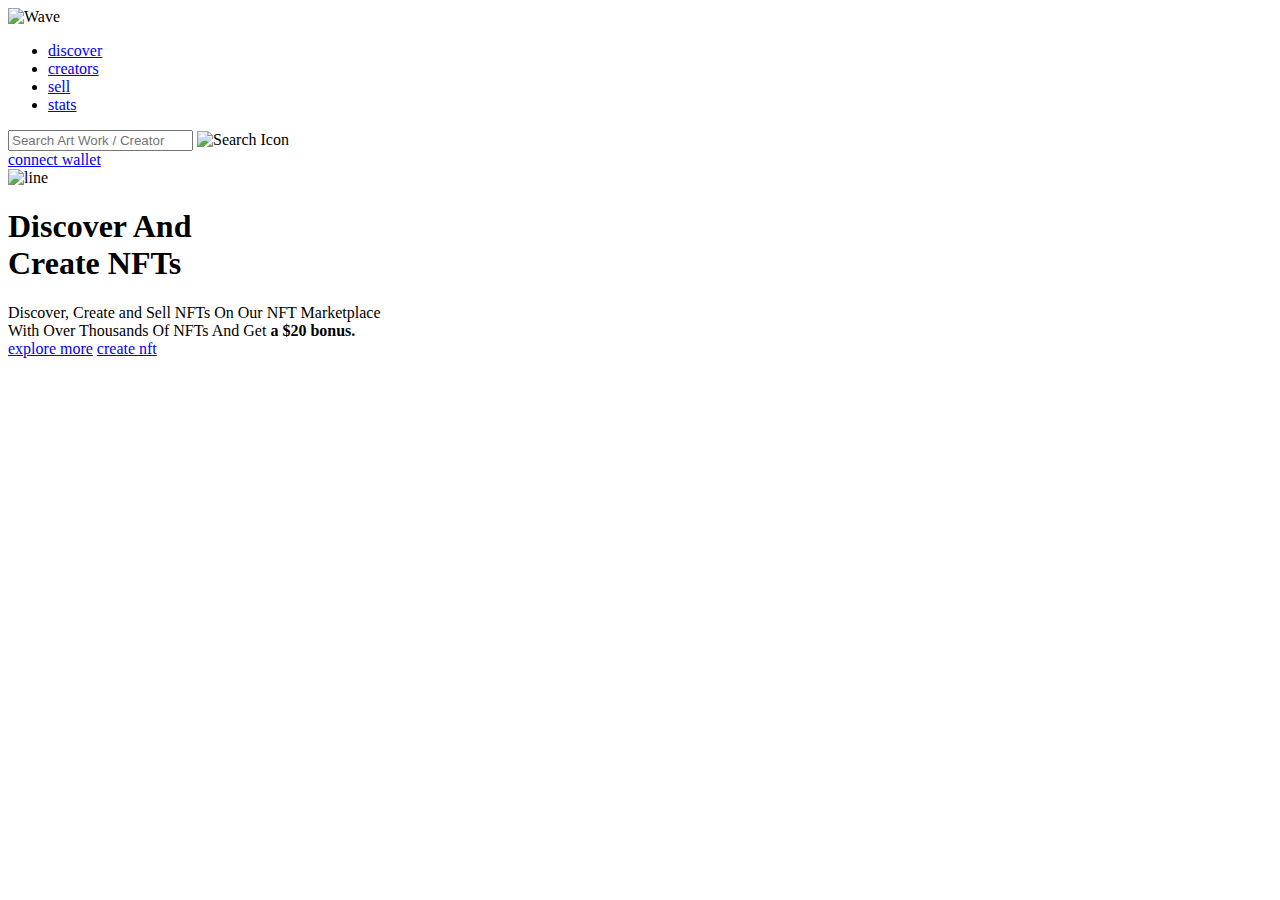
==== index.html @ ce0fba9e "Create index.html" ====
<!DOCTYPE html>
<html lang="en">
    <head>
        <meta charset="utf-8">
        <meta http-equiv="X-UA-Compatible" content="IE=edge">
        <title>DiveSea</title>
        <meta name="description" content="">
        <meta name="viewport" content="width=device-width, initial-scale=1.0">
        <link rel="stylesheet" href="main page/css.css">
        <link rel="preconnect" href="https://fonts.googleapis.com">
        <link rel="preconnect" href="https://fonts.gstatic.com" crossorigin>
        <link href="https://fonts.googleapis.com/css2?family=Inter:ital,opsz,wght@0,14..32,100..900;1,14..32,100..900&family=Poppins:ital,wght@0,100;0,200;0,300;0,400;0,500;0,600;0,700;0,800;0,900;1,100;1,200;1,300;1,400;1,500;1,600;1,700;1,800;1,900&family=Public+Sans:ital,wght@0,100..900;1,100..900&display=swap" rel="stylesheet">
        <style>
            * {
                box-sizing: border-box;
            }
        </style>
    </head>
    <body>
        <header>
            <div class="HeaderContainer">
                <img src="main page/images/Wave.svg" alt="Wave" class="Wave">
                <div class="MainNav">
                    <nav>
                        <ul>
                            <li><a href="#">discover</a></li>
                            <li><a href="#">creators</a></li>
                            <li><a href="#">sell</a></li>
                            <li><a href="#">stats</a></li>
                        </ul>
                        <div class="SearchContainer">
                            <input type="text" placeholder="Search Art Work / Creator" class="Search">
                            <img src="main page/images/google.svg" alt="Search Icon" class="SearchIcon">
                        </div>
                        <a href="#" id="ConnectWallet">connect wallet</a>
                    </nav>
                </div>
            </div>
        </header>
        <main>
            <section class="StartScreen">
                <div class="MainTitle">
                    <img src="main page/images/Line.svg" alt="line">
                    <h1>Discover And 
                        <br>
                        Create NFTs</h1>
                        <span class="TextSubTitle">Discover, Create and Sell NFTs On Our NFT Marketplace 
                        <br>
                        With Over Thousands Of NFTs And Get <b>a $20 bonus.</b> </span>
                </div>
                <div class="StartButtons">
                    <a href="#" class="ExploreButton">explore more</a>
                    <a href="#" class="NftButton">create nft</a>
                </div>
            </section>
        </main>
    </body>
</html>
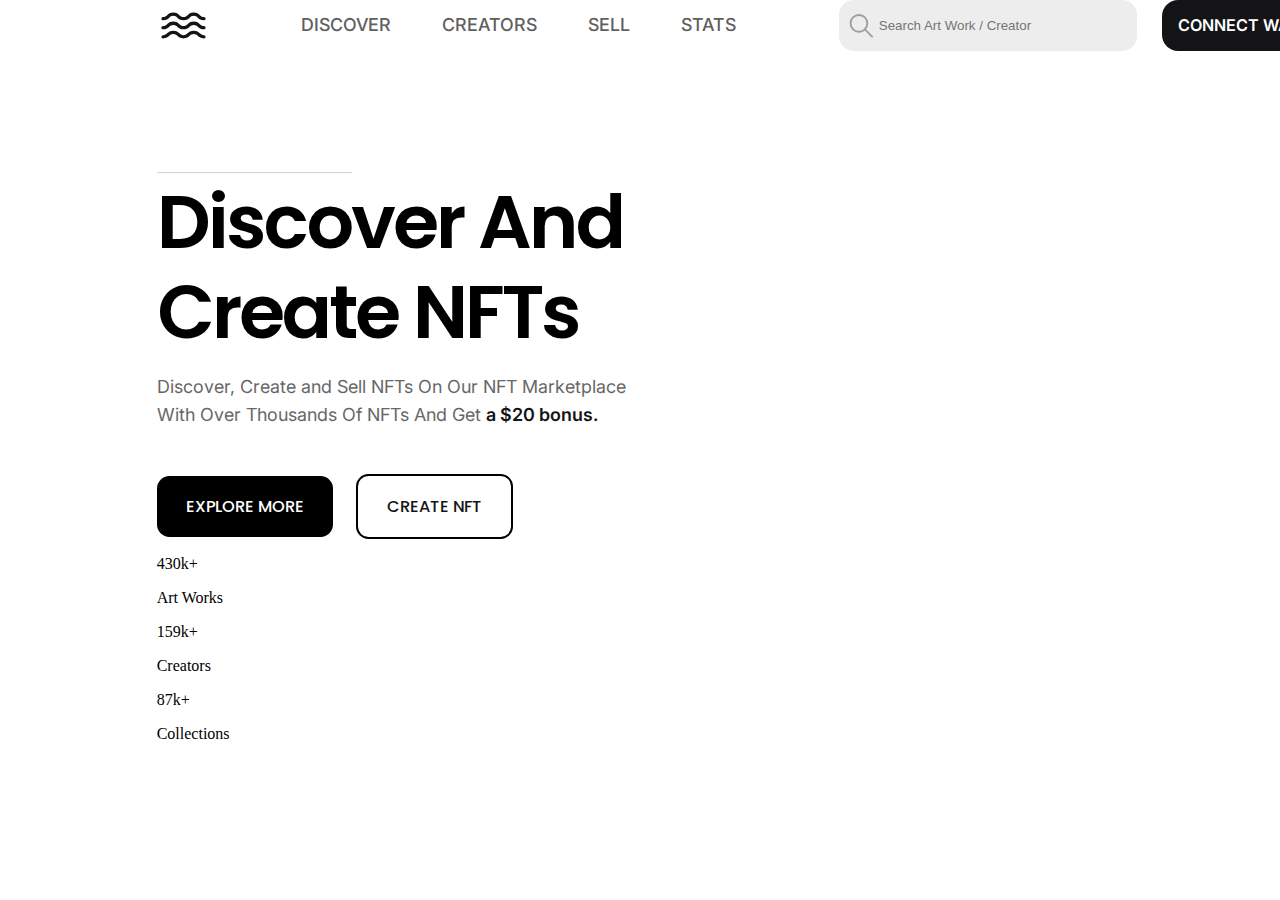
==== commit c24532bf: "hi" ====
--- a/index.html
+++ b/index.html
@@ -52,6 +52,20 @@
                     <a href="#" class="ExploreButton">explore more</a>
                     <a href="#" class="NftButton">create nft</a>
                 </div>
+                <div class="MainNumbers">
+                    <div class="WorksNumber">
+                        <p>430k+</p>
+                        <span>Art Works</span>
+                    </div>
+                    <div class="CreatorsNumber">
+                        <p>159k+</p>
+                        <span>Creators</span>
+                    </div>
+                    <div class="CollectionsNumber">
+                        <p>87k+</p>
+                        <span>Collections</span>
+                    </div>
+                </div>
             </section>
         </main>
     </body>
--- a/main page/css.css
+++ b/main page/css.css
@@ -0,0 +1,160 @@
+body{
+    margin:0;
+}
+.HeaderContainer{
+    box-sizing: border-box;
+    max-width: 75.53vw;
+    height: 4vw;
+    display: flex;
+    align-items: center;
+    margin: auto; 
+}
+.Wave{
+    margin-right: 4vw;
+}
+.MainNav{
+     font-family: Inter;
+    font-weight: 500;
+    font-size: 17.83px;
+    line-height: 26.74px;
+    letter-spacing: 0%;
+    text-transform: uppercase;
+    text-decoration: none;
+     display: flex;
+    align-items: center;  
+}
+.MainNav a{
+    text-decoration: none;
+    color: #606060;
+    transition: color 0.5s ease;
+}
+.MainNav a:hover {
+    color: #141416;
+}
+.MainNav ul {
+    list-style-type: none;
+    display: flex;
+    gap: 0px;
+}
+.MainNav li {
+    margin-right: 4vw;
+
+}
+.MainNav li:last-child {
+    margin-right: 8vw;
+}
+nav{
+     display: flex;
+    align-items: center; 
+}
+.SearchContainer {
+    display: flex; 
+    align-items: center; 
+    margin-right: 2vw; 
+    position: relative; 
+    gap: 0px;
+    width: auto;
+}
+.Search{
+    background-color: #EDEDED;
+    color: #C2C3CB;
+    border: 0;
+    border-radius: 15px;
+    padding: 18px 81px;
+    padding-left: 40px;
+}
+
+.Search:focus {
+    outline: none;
+    border: 1px solid black;
+}
+
+.SearchIcon {
+    position: absolute;
+    left: 10px;
+}
+#ConnectWallet {
+    font-family: Inter;
+    font-weight: 600;
+    font-size: 16.17px;
+    line-height: 24.26px;
+    letter-spacing: 0%;
+    text-transform: uppercase;
+    color: white;
+    background-color: #141416;
+    border-radius: 16.17px;
+    padding: 13.5px 16px;
+    white-space: nowrap;
+    transition: color 0.5 ease, background-color 0.5s ease, border 0.5s ease;
+}
+#ConnectWallet:hover {
+    color: #141416;
+    background-color: transparent;
+    border:#141416 solid 1px;
+    border-radius: 16.17px;
+}
+.StartScreen{
+    margin: 0px;
+    margin-top: 8.4vw;
+    margin-left: 12.24vw;
+}
+.MainTitle h1{
+    font-family: Poppins;
+    font-weight: 600;
+    font-size: 75px;
+    line-height: 120%;
+    letter-spacing: -3px;
+    text-transform: capitalize;
+    margin-top: 10px;
+    margin: 0;
+    margin-bottom: 16px;
+}
+.TextSubTitle{
+    font-family: Inter;
+    font-weight: 400;
+    font-size: 18px;
+    line-height: 28px;
+    letter-spacing: 0px;
+    text-align: justify;
+    width: 499px;
+    height: 56px;
+    color: #676767;
+}
+.TextSubTitle b{
+    font-family: Inter;
+    font-weight: 600;
+    font-size: 18px;
+    line-height: 28px;
+    letter-spacing: 0px;
+    text-align: justify;
+    color: #141416;
+}
+.StartButtons{
+    font-family: Poppins;
+    font-weight: 500;
+    font-size: 16.27px;
+    letter-spacing: 1%;
+    text-transform: uppercase;
+    margin-top: 45px;
+    display: flex;
+    gap: 23px;
+    align-items: center;
+}
+.ExploreButton{
+    text-decoration: none;
+    color: #FFFFFF;
+    background-color: black;
+    border-radius: 12.4px;
+    line-height: -1.5px;
+}
+.NftButton{
+    text-decoration: none;
+    color: #141416;
+    border: 2px solid black; /* Добавлено solid для стиля границы и black для цвета */
+    border-radius: 12.4px;
+}
+.ExploreButton, .NftButton{
+    text-align: center;
+    align-items: center;
+    padding: 18px 29px;
+}
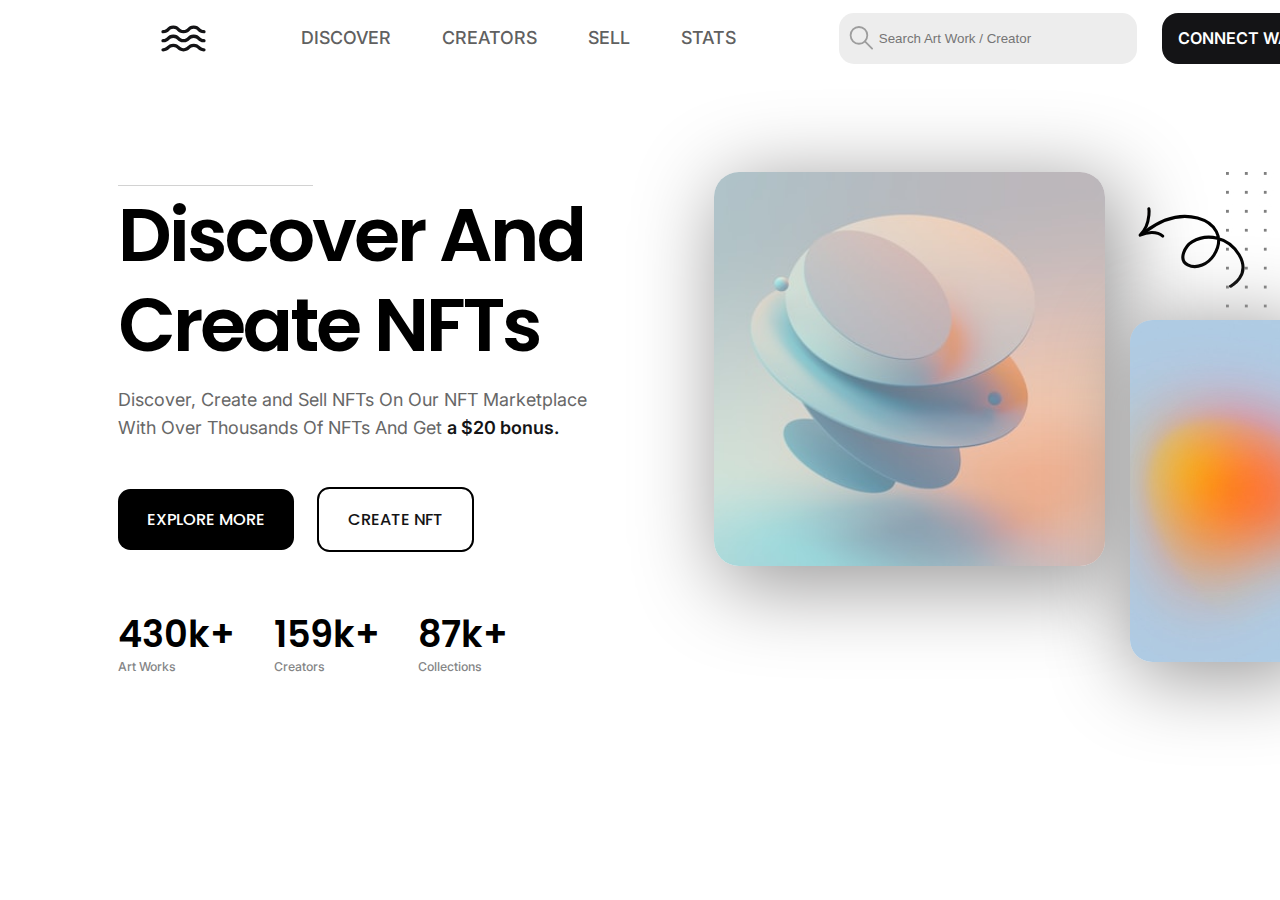
==== commit 35bf96ea: "desktop version of main screen" ====
--- a/index.html
+++ b/index.html
@@ -39,33 +39,47 @@
         </header>
         <main>
             <section class="StartScreen">
-                <div class="MainTitle">
-                    <img src="main page/images/Line.svg" alt="line">
-                    <h1>Discover And 
-                        <br>
-                        Create NFTs</h1>
-                        <span class="TextSubTitle">Discover, Create and Sell NFTs On Our NFT Marketplace 
-                        <br>
-                        With Over Thousands Of NFTs And Get <b>a $20 bonus.</b> </span>
-                </div>
-                <div class="StartButtons">
-                    <a href="#" class="ExploreButton">explore more</a>
-                    <a href="#" class="NftButton">create nft</a>
-                </div>
-                <div class="MainNumbers">
-                    <div class="WorksNumber">
-                        <p>430k+</p>
-                        <span>Art Works</span>
+                <div class="MainScreenContainer">
+                <div class="MainLeft">
+                    <div class="MainTitle">
+                        <img src="main page/images/Line.svg" alt="line">
+                        <h1>Discover And 
+                            <br>
+                            Create NFTs</h1>
+                            <span class="TextSubTitle">Discover, Create and Sell NFTs On Our NFT Marketplace 
+                            <br>
+                            With Over Thousands Of NFTs And Get <b>a $20 bonus.</b> </span>
                     </div>
-                    <div class="CreatorsNumber">
-                        <p>159k+</p>
-                        <span>Creators</span>
+                    <div class="StartButtons">
+                        <a href="#" class="ExploreButton">explore more</a>
+                        <a href="#" class="NftButton">create nft</a>
                     </div>
-                    <div class="CollectionsNumber">
-                        <p>87k+</p>
-                        <span>Collections</span>
+                    <div class="MainNumbers">
+                        <div class="WorksNumber">
+                            <p>430k+</p>
+                            <span>Art Works</span>
+                        </div>
+                        <div class="CreatorsNumber">
+                            <p>159k+</p>
+                            <span>Creators</span>
+                        </div>
+                        <div class="CollectionsNumber">
+                            <p>87k+</p>
+                            <span>Collections</span>
+                        </div>
                     </div>
                 </div>
+                <div class="MainRight">
+                    <div class="ImagesContainer">
+                        <img src="main page/images/nft1.jpeg" class="Image1">
+                        <div class="ImgContainer">
+                            <img src="main page/images/Arrow.svg" class="ArrowImg">
+                            <img src="main page/images/nft2.jpeg" class="Image2">
+                            <img src="main page/images/background-dots.jpg" class="DotsBack">
+                        </div>
+                    </div>
+                </div>
+            </div>
             </section>
         </main>
     </body>
--- a/main page/css.css
+++ b/main page/css.css
@@ -8,6 +8,7 @@
     display: flex;
     align-items: center;
     margin: auto; 
+    margin-top: 1vw;
 }
 .Wave{
     margin-right: 4vw;
@@ -96,7 +97,7 @@
 .StartScreen{
     margin: 0px;
     margin-top: 8.4vw;
-    margin-left: 12.24vw;
+    margin-left: 9.24vw;
 }
 .MainTitle h1{
     font-family: Poppins;
@@ -108,6 +109,10 @@
     margin-top: 10px;
     margin: 0;
     margin-bottom: 16px;
+    width: 570px;
+}
+.MainLeft{
+    width: 600px;
 }
 .TextSubTitle{
     font-family: Inter;
@@ -158,3 +163,65 @@
     align-items: center;
     padding: 18px 29px;
 }
+.MainNumbers{
+    display: flex;
+    gap: 3vw;
+    margin-top: 60px;
+}
+.MainNumbers p{
+    font-family: Poppins;
+    font-weight: 600;
+    font-size: 36.77px;
+    line-height: 45.96px;
+    letter-spacing: 0px;
+    text-align: center;
+    margin: 0;
+}
+.MainNumbers span{
+    font-family: Inter;
+    font-weight: 500;
+    font-size: 12.26px;
+    line-height: 18.39px;
+    letter-spacing: 0px;
+    text-align: center;
+    color: #848586;
+}
+.ImagesContainer{
+    margin-left: 2vw;
+    position: relative;
+    display: flex;
+}
+.Image1{
+    width: 391px;
+    height: 394.587158203125px;
+    border-radius: 25px;
+    object-fit: cover;
+    pointer-events: none;
+    box-shadow: 10px 15px 83.7px 5px #999898;
+}
+.ArrowImg{
+    margin-left: 22px;
+    width: 128px;
+    height: 124px;
+    margin-top: 20px;
+}
+.MainScreenContainer{
+    display: flex;
+}
+.Image2{
+    width: 300px;
+    height: 342px;
+    object-fit: cover;
+    pointer-events: none;
+    border-radius: 22.35px;
+    margin-left: 2vw;
+    box-shadow: 5px 10px 80.7px 5px #999898;
+    max-width: 100%;
+    overflow: hidden;
+}
+.DotsBack{
+    z-index: -1;
+    position: absolute;
+    top: 0;
+    left: 40vw;
+}
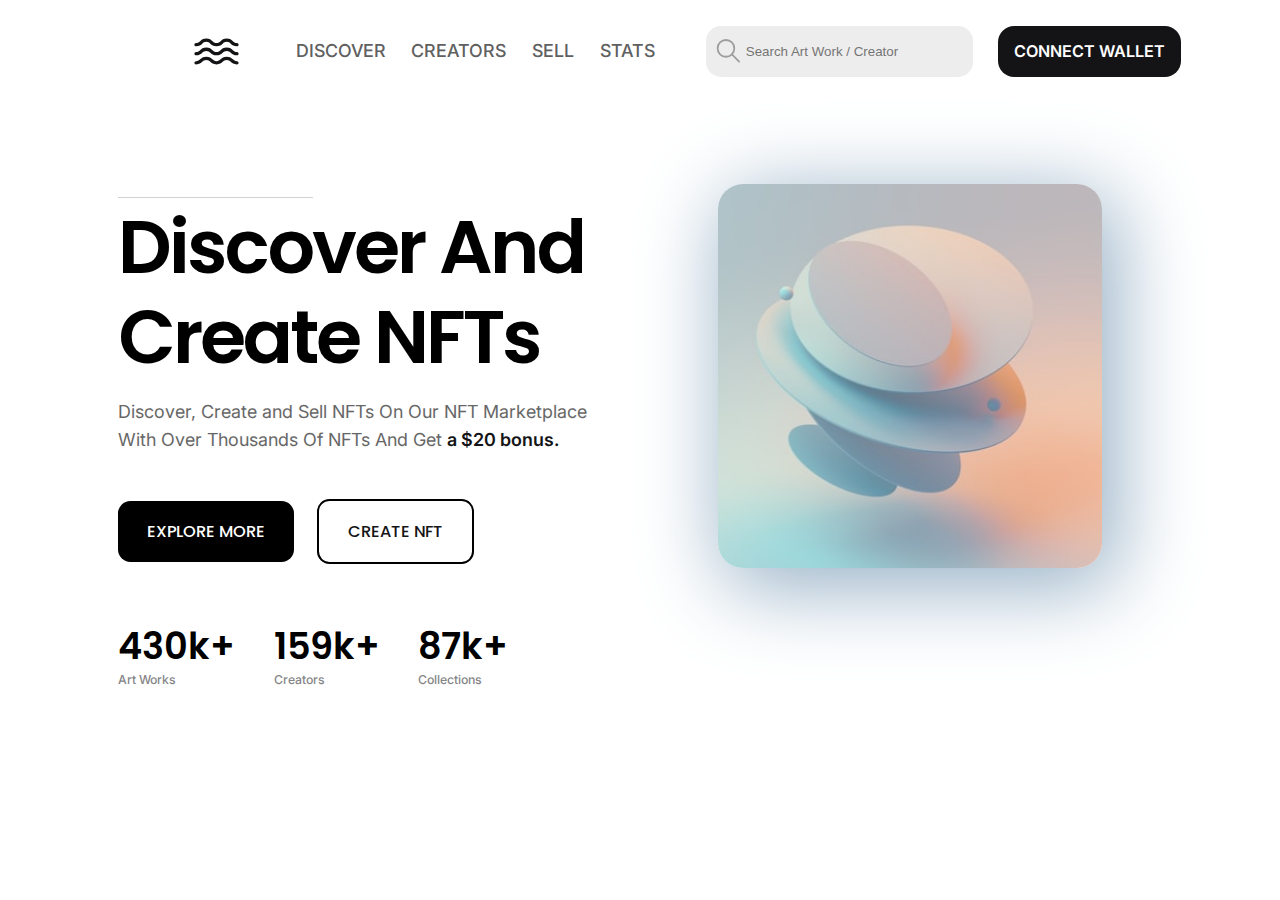
==== commit 0d1826c0: "Update index.html" ====
--- a/index.html
+++ b/index.html
@@ -20,8 +20,12 @@
         <header>
             <div class="HeaderContainer">
                 <img src="main page/images/Wave.svg" alt="Wave" class="Wave">
+                <span class="DiveSeaTitle">DiveSea</span>
+                <img src="main page/images/menu.svg" class="BurgerMenu">
                 <div class="MainNav">
                     <nav>
+                        <a href="#">
+                        </a>
                         <ul>
                             <li><a href="#">discover</a></li>
                             <li><a href="#">creators</a></li>
@@ -39,10 +43,14 @@
         </header>
         <main>
             <section class="StartScreen">
+
                 <div class="MainScreenContainer">
                 <div class="MainLeft">
                     <div class="MainTitle">
-                        <img src="main page/images/Line.svg" alt="line">
+                        <img src="main page/images/Line.svg" alt="line" class="Line">
+                        <div class="MainSubtitle">
+                            <span>OVER 1M CREATORS</span>
+                        </div>
                         <h1>Discover And 
                             <br>
                             Create NFTs</h1>
@@ -72,10 +80,6 @@
                 <div class="MainRight">
                     <div class="ImagesContainer">
                         <img src="main page/images/nft1.jpeg" class="Image1">
-                        <div class="ImgContainer">
-                            <img src="main page/images/Arrow.svg" class="ArrowImg">
-                            <img src="main page/images/nft2.jpeg" class="Image2">
-                            <img src="main page/images/background-dots.jpg" class="DotsBack">
                         </div>
                     </div>
                 </div>
--- a/main page/css.css
+++ b/main page/css.css
@@ -1,17 +1,23 @@
 body{
     margin:0;
 }
+@media (min-width: 911px) {
 .HeaderContainer{
     box-sizing: border-box;
-    max-width: 75.53vw;
+    width: 900px;
     height: 4vw;
     display: flex;
     align-items: center;
-    margin: auto; 
-    margin-top: 1vw;
+    margin: 2vw auto 0 auto;
 }
 .Wave{
-    margin-right: 4vw;
+    margin-right: 0vw;
+}
+.DiveSeaTitle{
+    display: none;
+}
+.BurgerMenu{
+    display: none;
 }
 .MainNav{
      font-family: Inter;
@@ -21,7 +27,7 @@
     letter-spacing: 0%;
     text-transform: uppercase;
     text-decoration: none;
-     display: flex;
+    display: flex;
     align-items: center;  
 }
 .MainNav a{
@@ -38,15 +44,19 @@
     gap: 0px;
 }
 .MainNav li {
+    margin: 1vw;
+
+}
+.MainNav li:last-child {
     margin-right: 4vw;
-
-}
-.MainNav li:last-child {
-    margin-right: 8vw;
 }
 nav{
-     display: flex;
+    display: flex;
     align-items: center; 
+}
+nav :last-child{
+    margin-right: 0px;
+    padding-right: 0px;
 }
 .SearchContainer {
     display: flex; 
@@ -61,15 +71,13 @@
     color: #C2C3CB;
     border: 0;
     border-radius: 15px;
-    padding: 18px 81px;
+    padding: 18px 50px;
     padding-left: 40px;
 }
-
 .Search:focus {
     outline: none;
     border: 1px solid black;
 }
-
 .SearchIcon {
     position: absolute;
     left: 10px;
@@ -99,6 +107,9 @@
     margin-top: 8.4vw;
     margin-left: 9.24vw;
 }
+.MainSubtitle{
+    display: none;
+}
 .MainTitle h1{
     font-family: Poppins;
     font-weight: 600;
@@ -109,7 +120,6 @@
     margin-top: 10px;
     margin: 0;
     margin-bottom: 16px;
-    width: 570px;
 }
 .MainLeft{
     width: 600px;
@@ -187,41 +197,78 @@
     color: #848586;
 }
 .ImagesContainer{
-    margin-left: 2vw;
+    margin-left: 0vw;
     position: relative;
     display: flex;
 }
 .Image1{
-    width: 391px;
-    height: 394.587158203125px;
+    width: 30vw;
+    height: 30vw;
     border-radius: 25px;
     object-fit: cover;
     pointer-events: none;
-    box-shadow: 10px 15px 83.7px 5px #999898;
-}
-.ArrowImg{
-    margin-left: 22px;
-    width: 128px;
-    height: 124px;
-    margin-top: 20px;
+    box-shadow: 10px 15px 83.7px 5px #96b0c5;
 }
 .MainScreenContainer{
     display: flex;
 }
-.Image2{
-    width: 300px;
-    height: 342px;
-    object-fit: cover;
-    pointer-events: none;
-    border-radius: 22.35px;
-    margin-left: 2vw;
-    box-shadow: 5px 10px 80.7px 5px #999898;
-    max-width: 100%;
-    overflow: hidden;
-}
-.DotsBack{
-    z-index: -1;
-    position: absolute;
-    top: 0;
-    left: 40vw;
-}
+}
+@media (max-width: 910px){
+    nav{
+        display: none;
+    }
+    .HeaderContainer{
+        display: flex;
+        text-align: center;
+        align-items: center;
+        margin: 6vw 5vw 20vw 5vw;
+    }
+    .Wave{
+    }
+    .DiveSeaTitle{
+        font-family: Poppins;
+        font-weight: 600;
+        font-size: 21.36px;
+        line-height: 130%;
+        letter-spacing: 0px;
+        vertical-align: middle;
+        margin-left: 3vw;
+    }
+    .MainTitle h1{
+        font-family: Poppins;
+        font-weight: 600;
+        font-size: 50px;
+        line-height: 120%;
+        letter-spacing: -3px;
+        text-transform: capitalize;
+        margin-top: 10px;
+        margin: 0;
+        margin-bottom: 16px;
+    }
+    .BurgerMenu{
+        margin-left: auto;
+    }
+   .Line{
+    display: none;
+   }
+    .MainSubtitle{
+        margin: auto;
+        text-align: center;
+        width: fit-content;
+    }
+    .MainSubtitle span{
+        font-family: Poppins;
+        font-weight: 600;
+        font-size: 9.25px;
+        line-height: 120%;
+        letter-spacing: 1.23px;
+        color: #201F1F;
+    }
+    .Image1{
+        max-width: 800px;
+        width: 80vw;
+        object-fit: cover;
+        height: 80vw;
+    }
+    }
+ 